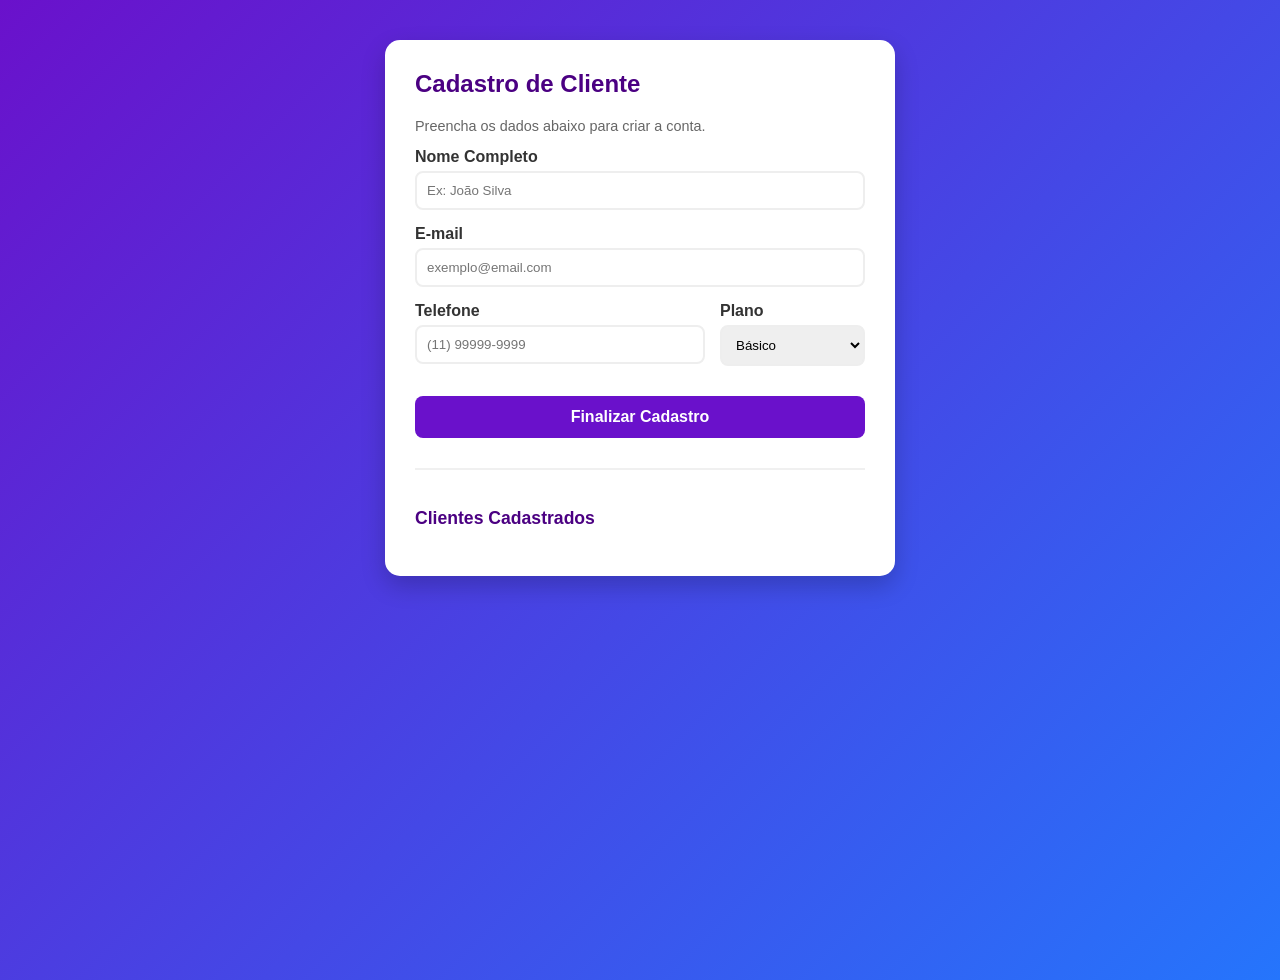
==== index.html @ 548cc119 "sla" ====
<!DOCTYPE html>
<html lang="pt-br">
<head>
    <meta charset="UTF-8">
    <meta name="viewport" content="width=device-width, initial-scale=1.0">
    <title>Cadastro de Cliente - Roxo Premium</title>
    <style>
        /* Fundo Roxo com Gradiente */
        body { 
            font-family: 'Segoe UI', Tahoma, Geneva, Verdana, sans-serif; 
            background: linear-gradient(135deg, #6a11cb 0%, #2575fc 100%); 
            display: flex; 
            justify-content: center; 
            align-items: flex-start;
            min-height: 100vh;
            margin: 0;
            padding: 40px 20px;
        }

        .container { 
            background: white; 
            padding: 30px; 
            border-radius: 15px; 
            box-shadow: 0 10px 25px rgba(0,0,0,0.2); 
            width: 100%; 
            max-width: 450px; 
        }

        h2 { color: #4b0082; margin-top: 0; }
        p { color: #666; font-size: 0.9rem; }

        .input-group { margin-bottom: 15px; }
        label { display: block; margin-bottom: 5px; font-weight: bold; color: #333; }
        
        input, select { 
            width: 100%; 
            padding: 10px; 
            box-sizing: border-box; 
            border: 2px solid #eee; 
            border-radius: 8px; 
            outline: none;
            transition: border-color 0.3s;
        }

        input:focus { border-color: #6a11cb; }

        .row { display: flex; gap: 15px; }
        
        /* Botão estilizado */
        .btn-enviar { 
            width: 100%; 
            padding: 12px; 
            background-color: #6a11cb; 
            color: white; 
            border: none; 
            border-radius: 8px; 
            cursor: pointer; 
            font-size: 16px; 
            font-weight: bold;
            margin-top: 15px;
            transition: background 0.3s;
        }

        .btn-enviar:hover { background-color: #4b0082; }

        /* Estilo da Lista */
        .lista-container { 
            margin-top: 30px; 
            border-top: 2px solid #f0f0f0; 
            padding-top: 20px; 
        }

        .lista-container h3 { color: #4b0082; font-size: 1.1rem; }
        
        #lista-clientes { list-style: none; padding: 0; }
        
        #lista-clientes li { 
            background: #f8f9fa; 
            padding: 12px; 
            border-radius: 8px;
            margin-bottom: 8px;
            display: flex; 
            justify-content: space-between; 
            align-items: center;
            border-left: 4px solid #4d3665;
        }

        .data-label { 
            font-size: 0.7rem; 
            text-transform: uppercase; 
            background: #e0d4ff; 
            color: #a771e1; 
            padding: 2px 8px; 
            border-radius: 10px;
        }
    </style>
</head>
<body>

    <div class="container">
        <form class="cadastro-form" id="formCadastro">
            <h2>Cadastro de Cliente</h2>
            <p>Preencha os dados abaixo para criar a conta.</p>

            <div class="input-group">
                <label for="nome">Nome Completo</label>
                <input type="text" id="nome" name="nome" placeholder="Ex: João Silva" required>
            </div>

            <div class="input-group">
                <label for="email">E-mail</label>
                <input type="email" id="email" name="email" placeholder="exemplo@email.com" required>
            </div>

            <div class="row">
                <div class="input-group" style="flex: 2;">
                    <label for="telefone">Telefone</label>
                    <input type="tel" id="telefone" name="telefone" placeholder="(11) 99999-9999">
                </div>
                <div class="input-group" style="flex: 1;">
                    <label for="tipo">Plano</label>
                    <select id="tipo" name="tipo">
                        <option value="Básico">Básico</option>
                        <option value="Premium">Premium</option>
                        <option value="Business">Business</option>
                    </select>
                </div>
            </div>

            <button type="submit" class="btn-enviar">Finalizar Cadastro</button>
        </form>

        <div class="lista-container">
            <h3>Clientes Cadastrados</h3>
            <ul id="lista-clientes">
                </ul>
        </div>
    </div>

    <script>
        const form = document.getElementById('formCadastro');
        const listaUl = document.getElementById('lista-clientes');

        // Carregar dados salvos
        window.onload = () => {
            const salvos = JSON.parse(localStorage.getItem('meusClientes')) || [];
            salvos.forEach(c => adicionarNaTela(c.nome, c.plano));
        };

        form.addEventListener('submit', (e) => {
            e.preventDefault();
            
            const nome = document.getElementById('nome').value;
            const plano = document.getElementById('tipo').value;

            if (nome) {
                adicionarNaTela(nome, plano);
                salvar(nome, plano);
                form.reset();
            }
        });

        function adicionarNaTela(nome, plano) {
            const li = document.createElement('li');
            li.innerHTML = `
                <strong>${nome}</strong> 
                <span class="data-label">${plano}</span>
            `;
            listaUl.appendChild(li);
        }

        function salvar(nome, plano) {
            let clientes = JSON.parse(localStorage.getItem('meusClientes')) || [];
            clientes.push({ nome, plano });
            localStorage.setItem('meusClientes', JSON.stringify(clientes));
        }
    </script>

</body>
</html>
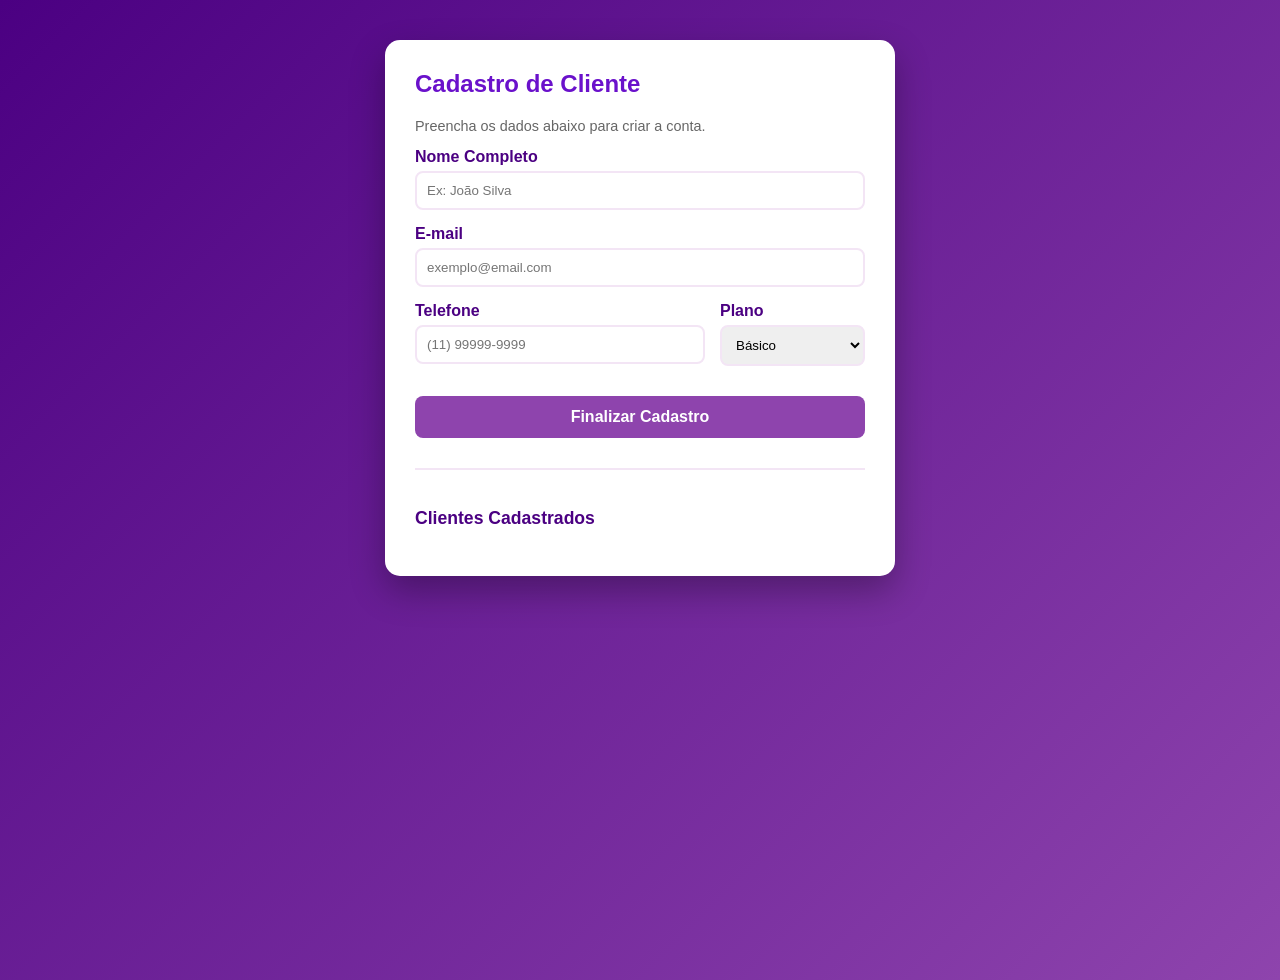
==== commit 87123b1f: "sla" ====
--- a/index.html
+++ b/index.html
@@ -3,12 +3,13 @@
 <head>
     <meta charset="UTF-8">
     <meta name="viewport" content="width=device-width, initial-scale=1.0">
-    <title>Cadastro de Cliente - Roxo Premium</title>
+    <title>Cadastro de Cliente - Total Roxo</title>
     <style>
-        /* Fundo Roxo com Gradiente */
+        /* Fundo Totalmente Roxo */
         body { 
             font-family: 'Segoe UI', Tahoma, Geneva, Verdana, sans-serif; 
-            background: linear-gradient(135deg, #6a11cb 0%, #2575fc 100%); 
+            /* Degradê de Roxo Escuro para Roxo Médio */
+            background: linear-gradient(135deg, #4b0082 0%, #8e44ad 100%); 
             display: flex; 
             justify-content: center; 
             align-items: flex-start;
@@ -21,36 +22,37 @@
             background: white; 
             padding: 30px; 
             border-radius: 15px; 
-            box-shadow: 0 10px 25px rgba(0,0,0,0.2); 
+            box-shadow: 0 15px 35px rgba(0,0,0,0.3); 
             width: 100%; 
             max-width: 450px; 
         }
 
-        h2 { color: #4b0082; margin-top: 0; }
+        h2 { color: #6a11cb; margin-top: 0; }
         p { color: #666; font-size: 0.9rem; }
 
         .input-group { margin-bottom: 15px; }
-        label { display: block; margin-bottom: 5px; font-weight: bold; color: #333; }
+        label { display: block; margin-bottom: 5px; font-weight: bold; color: #4b0082; }
         
         input, select { 
             width: 100%; 
             padding: 10px; 
             box-sizing: border-box; 
-            border: 2px solid #eee; 
+            border: 2px solid #f3e5f5; 
             border-radius: 8px; 
             outline: none;
-            transition: border-color 0.3s;
+            transition: all 0.3s;
         }
 
-        input:focus { border-color: #6a11cb; }
+        /* Borda roxa ao clicar no campo */
+        input:focus { border-color: #8e44ad; box-shadow: 0 0 5px rgba(142, 68, 173, 0.3); }
 
         .row { display: flex; gap: 15px; }
         
-        /* Botão estilizado */
+        /* Botão Roxo */
         .btn-enviar { 
             width: 100%; 
             padding: 12px; 
-            background-color: #6a11cb; 
+            background-color: #8e44ad; 
             color: white; 
             border: none; 
             border-radius: 8px; 
@@ -61,12 +63,12 @@
             transition: background 0.3s;
         }
 
-        .btn-enviar:hover { background-color: #4b0082; }
+        .btn-enviar:hover { background-color: #6a1b9a; }
 
         /* Estilo da Lista */
         .lista-container { 
             margin-top: 30px; 
-            border-top: 2px solid #f0f0f0; 
+            border-top: 2px solid #f3e5f5; 
             padding-top: 20px; 
         }
 
@@ -75,23 +77,25 @@
         #lista-clientes { list-style: none; padding: 0; }
         
         #lista-clientes li { 
-            background: #f8f9fa; 
+            background: #fdfaff; 
             padding: 12px; 
             border-radius: 8px;
             margin-bottom: 8px;
             display: flex; 
             justify-content: space-between; 
             align-items: center;
-            border-left: 4px solid #4d3665;
+            border-left: 4px solid #8e44ad;
+            box-shadow: 0 2px 5px rgba(0,0,0,0.05);
         }
 
-        .data-label { 
+        .plano-tag { 
             font-size: 0.7rem; 
+            font-weight: bold;
             text-transform: uppercase; 
-            background: #e0d4ff; 
-            color: #a771e1; 
-            padding: 2px 8px; 
-            border-radius: 10px;
+            background: #f3e5f5; 
+            color: #8e44ad; 
+            padding: 4px 10px; 
+            border-radius: 20px;
         }
     </style>
 </head>
@@ -141,7 +145,6 @@
         const form = document.getElementById('formCadastro');
         const listaUl = document.getElementById('lista-clientes');
 
-        // Carregar dados salvos
         window.onload = () => {
             const salvos = JSON.parse(localStorage.getItem('meusClientes')) || [];
             salvos.forEach(c => adicionarNaTela(c.nome, c.plano));
@@ -164,7 +167,7 @@
             const li = document.createElement('li');
             li.innerHTML = `
                 <strong>${nome}</strong> 
-                <span class="data-label">${plano}</span>
+                <span class="plano-tag">${plano}</span>
             `;
             listaUl.appendChild(li);
         }
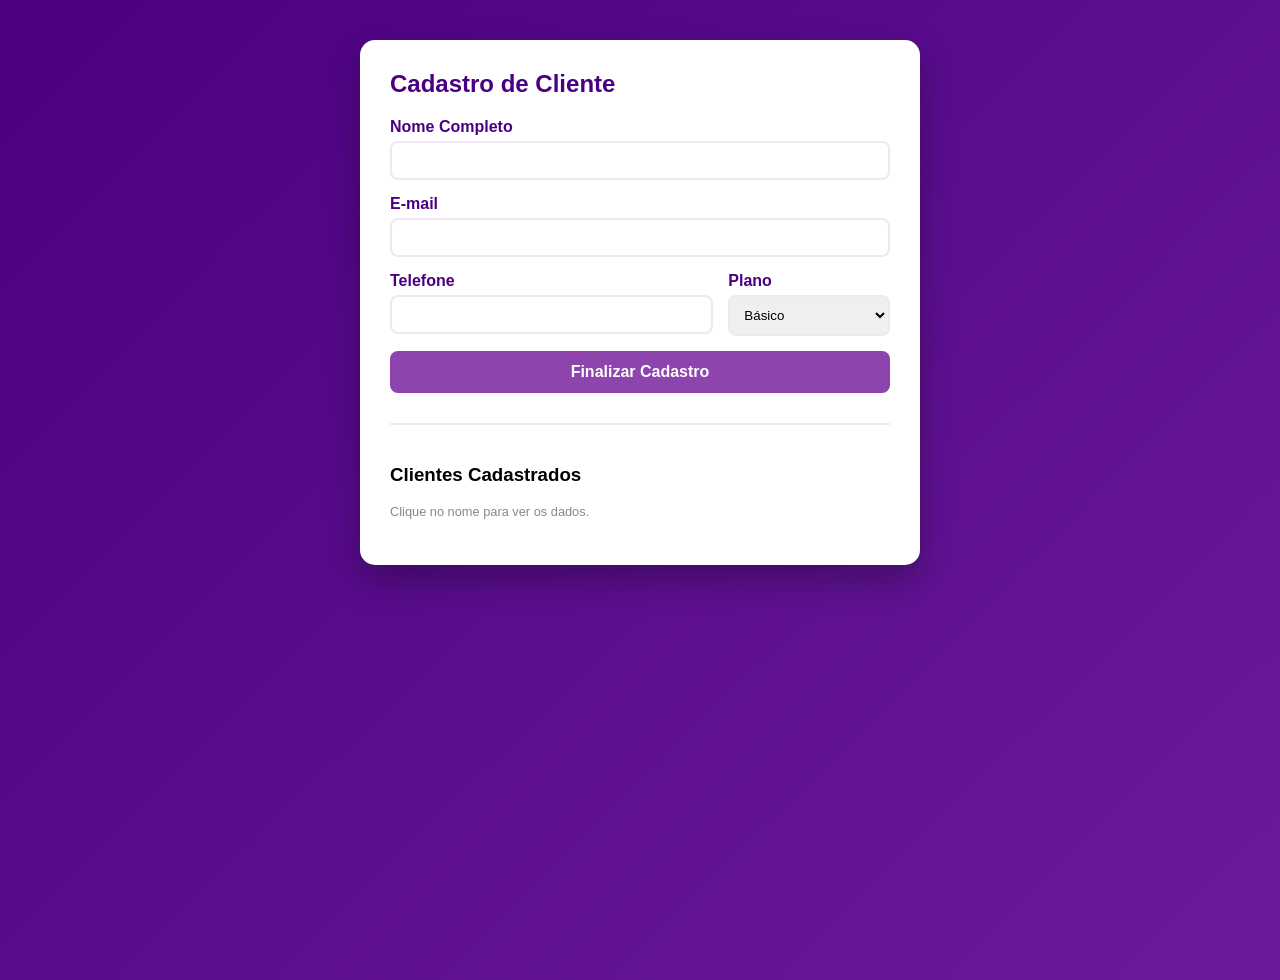
==== commit 29c642ef: "sla" ====
--- a/index.html
+++ b/index.html
@@ -3,13 +3,11 @@
 <head>
     <meta charset="UTF-8">
     <meta name="viewport" content="width=device-width, initial-scale=1.0">
-    <title>Cadastro de Cliente - Total Roxo</title>
+    <title>Cadastro de Cliente - Visualização de Dados</title>
     <style>
-        /* Fundo Totalmente Roxo */
         body { 
             font-family: 'Segoe UI', Tahoma, Geneva, Verdana, sans-serif; 
-            /* Degradê de Roxo Escuro para Roxo Médio */
-            background: linear-gradient(135deg, #4b0082 0%, #8e44ad 100%); 
+            background: linear-gradient(135deg, #4b0082 0%, #6a1b9a 100%); 
             display: flex; 
             justify-content: center; 
             align-items: flex-start;
@@ -24,12 +22,11 @@
             border-radius: 15px; 
             box-shadow: 0 15px 35px rgba(0,0,0,0.3); 
             width: 100%; 
-            max-width: 450px; 
-        }
-
-        h2 { color: #6a11cb; margin-top: 0; }
-        p { color: #666; font-size: 0.9rem; }
-
+            max-width: 500px; 
+        }
+
+        h2 { color: #4b0082; margin-top: 0; }
+        
         .input-group { margin-bottom: 15px; }
         label { display: block; margin-bottom: 5px; font-weight: bold; color: #4b0082; }
         
@@ -40,15 +37,12 @@
             border: 2px solid #f3e5f5; 
             border-radius: 8px; 
             outline: none;
-            transition: all 0.3s;
-        }
-
-        /* Borda roxa ao clicar no campo */
-        input:focus { border-color: #8e44ad; box-shadow: 0 0 5px rgba(142, 68, 173, 0.3); }
+        }
+
+        input:focus { border-color: #8e44ad; }
 
         .row { display: flex; gap: 15px; }
         
-        /* Botão Roxo */
         .btn-enviar { 
             width: 100%; 
             padding: 12px; 
@@ -59,85 +53,97 @@
             cursor: pointer; 
             font-size: 16px; 
             font-weight: bold;
-            margin-top: 15px;
-            transition: background 0.3s;
-        }
-
-        .btn-enviar:hover { background-color: #6a1b9a; }
-
-        /* Estilo da Lista */
-        .lista-container { 
-            margin-top: 30px; 
-            border-top: 2px solid #f3e5f5; 
-            padding-top: 20px; 
-        }
-
-        .lista-container h3 { color: #4b0082; font-size: 1.1rem; }
+            transition: 0.3s;
+        }
+
+        .btn-enviar:hover { background-color: #4b0082; }
+
+        /* Estilo da Lista e Detalhes */
+        .lista-container { margin-top: 30px; border-top: 2px solid #f3e5f5; padding-top: 20px; }
         
         #lista-clientes { list-style: none; padding: 0; }
         
-        #lista-clientes li { 
+        .cliente-item { 
             background: #fdfaff; 
-            padding: 12px; 
+            padding: 15px; 
             border-radius: 8px;
-            margin-bottom: 8px;
-            display: flex; 
-            justify-content: space-between; 
+            margin-bottom: 10px;
+            border-left: 5px solid #8e44ad;
+            box-shadow: 0 2px 5px rgba(0,0,0,0.05);
+        }
+
+        .cliente-topo {
+            display: flex;
+            justify-content: space-between;
             align-items: center;
-            border-left: 4px solid #8e44ad;
-            box-shadow: 0 2px 5px rgba(0,0,0,0.05);
-        }
-
-        .plano-tag { 
-            font-size: 0.7rem; 
-            font-weight: bold;
-            text-transform: uppercase; 
-            background: #f3e5f5; 
-            color: #8e44ad; 
-            padding: 4px 10px; 
-            border-radius: 20px;
+            cursor: pointer;
+        }
+
+        .detalhes {
+            display: none; /* Escondido por padrão */
+            margin-top: 10px;
+            padding-top: 10px;
+            border-top: 1px dashed #ddd;
+            font-size: 0.9rem;
+            color: #555;
+        }
+
+        .detalhes p { margin: 5px 0; }
+        .detalhes strong { color: #8e44ad; }
+
+        .tag-plano {
+            font-size: 0.7rem;
+            background: #8e44ad;
+            color: white;
+            padding: 3px 8px;
+            border-radius: 5px;
+        }
+
+        .btn-ver {
+            font-size: 0.8rem;
+            color: #8e44ad;
+            background: none;
+            border: 1px solid #8e44ad;
+            padding: 2px 5px;
+            border-radius: 4px;
+            cursor: pointer;
         }
     </style>
 </head>
 <body>
 
     <div class="container">
-        <form class="cadastro-form" id="formCadastro">
+        <form id="formCadastro">
             <h2>Cadastro de Cliente</h2>
-            <p>Preencha os dados abaixo para criar a conta.</p>
-
             <div class="input-group">
-                <label for="nome">Nome Completo</label>
-                <input type="text" id="nome" name="nome" placeholder="Ex: João Silva" required>
+                <label>Nome Completo</label>
+                <input type="text" id="nome" required>
             </div>
-
             <div class="input-group">
-                <label for="email">E-mail</label>
-                <input type="email" id="email" name="email" placeholder="exemplo@email.com" required>
+                <label>E-mail</label>
+                <input type="email" id="email" required>
             </div>
-
             <div class="row">
                 <div class="input-group" style="flex: 2;">
-                    <label for="telefone">Telefone</label>
-                    <input type="tel" id="telefone" name="telefone" placeholder="(11) 99999-9999">
+                    <label>Telefone</label>
+                    <input type="tel" id="telefone">
                 </div>
                 <div class="input-group" style="flex: 1;">
-                    <label for="tipo">Plano</label>
-                    <select id="tipo" name="tipo">
+                    <label>Plano</label>
+                    <select id="tipo">
                         <option value="Básico">Básico</option>
                         <option value="Premium">Premium</option>
                         <option value="Business">Business</option>
                     </select>
                 </div>
             </div>
-
             <button type="submit" class="btn-enviar">Finalizar Cadastro</button>
         </form>
 
         <div class="lista-container">
             <h3>Clientes Cadastrados</h3>
-            <ul id="lista-clientes">
-                </ul>
+            <p style="font-size: 0.8rem; color: #888;">Clique no nome para ver os dados.</p>
+            <ul id="lista-clientes"></ul>
         </div>
     </div>
 
@@ -146,38 +152,56 @@
         const listaUl = document.getElementById('lista-clientes');
 
         window.onload = () => {
-            const salvos = JSON.parse(localStorage.getItem('meusClientes')) || [];
-            salvos.forEach(c => adicionarNaTela(c.nome, c.plano));
+            const salvos = JSON.parse(localStorage.getItem('bancoClientes')) || [];
+            salvos.forEach(c => adicionarNaTela(c));
         };
 
         form.addEventListener('submit', (e) => {
             e.preventDefault();
             
-            const nome = document.getElementById('nome').value;
-            const plano = document.getElementById('tipo').value;
-
-            if (nome) {
-                adicionarNaTela(nome, plano);
-                salvar(nome, plano);
-                form.reset();
-            }
+            const novoCliente = {
+                nome: document.getElementById('nome').value,
+                email: document.getElementById('email').value,
+                telefone: document.getElementById('telefone').value || 'Não informado',
+                plano: document.getElementById('tipo').value
+            };
+
+            adicionarNaTela(novoCliente);
+            salvar(novoCliente);
+            form.reset();
         });
 
-        function adicionarNaTela(nome, plano) {
+        function adicionarNaTela(cliente) {
             const li = document.createElement('li');
+            li.className = 'cliente-item';
+            
             li.innerHTML = `
-                <strong>${nome}</strong> 
-                <span class="plano-tag">${plano}</span>
+                <div class="cliente-topo" onclick="toggleDetalhes(this)">
+                    <strong>${cliente.nome}</strong>
+                    <div>
+                        <span class="tag-plano">${cliente.plano}</span>
+                        <button class="btn-ver">Ver Dados</button>
+                    </div>
+                </div>
+                <div class="detalhes">
+                    <p><strong>E-mail:</strong> ${cliente.email}</p>
+                    <p><strong>Telefone:</strong> ${cliente.telefone}</p>
+                </div>
             `;
             listaUl.appendChild(li);
         }
 
-        function salvar(nome, plano) {
-            let clientes = JSON.parse(localStorage.getItem('meusClientes')) || [];
-            clientes.push({ nome, plano });
-            localStorage.setItem('meusClientes', JSON.stringify(clientes));
+        function toggleDetalhes(elemento) {
+            const abaDetalhes = elemento.nextElementSibling;
+            const estaVisivel = abaDetalhes.style.display === 'block';
+            abaDetalhes.style.display = estaVisivel ? 'none' : 'block';
+        }
+
+        function salvar(cliente) {
+            let clientes = JSON.parse(localStorage.getItem('bancoClientes')) || [];
+            clientes.push(cliente);
+            localStorage.setItem('bancoClientes', JSON.stringify(clientes));
         }
     </script>
-
 </body>
 </html>
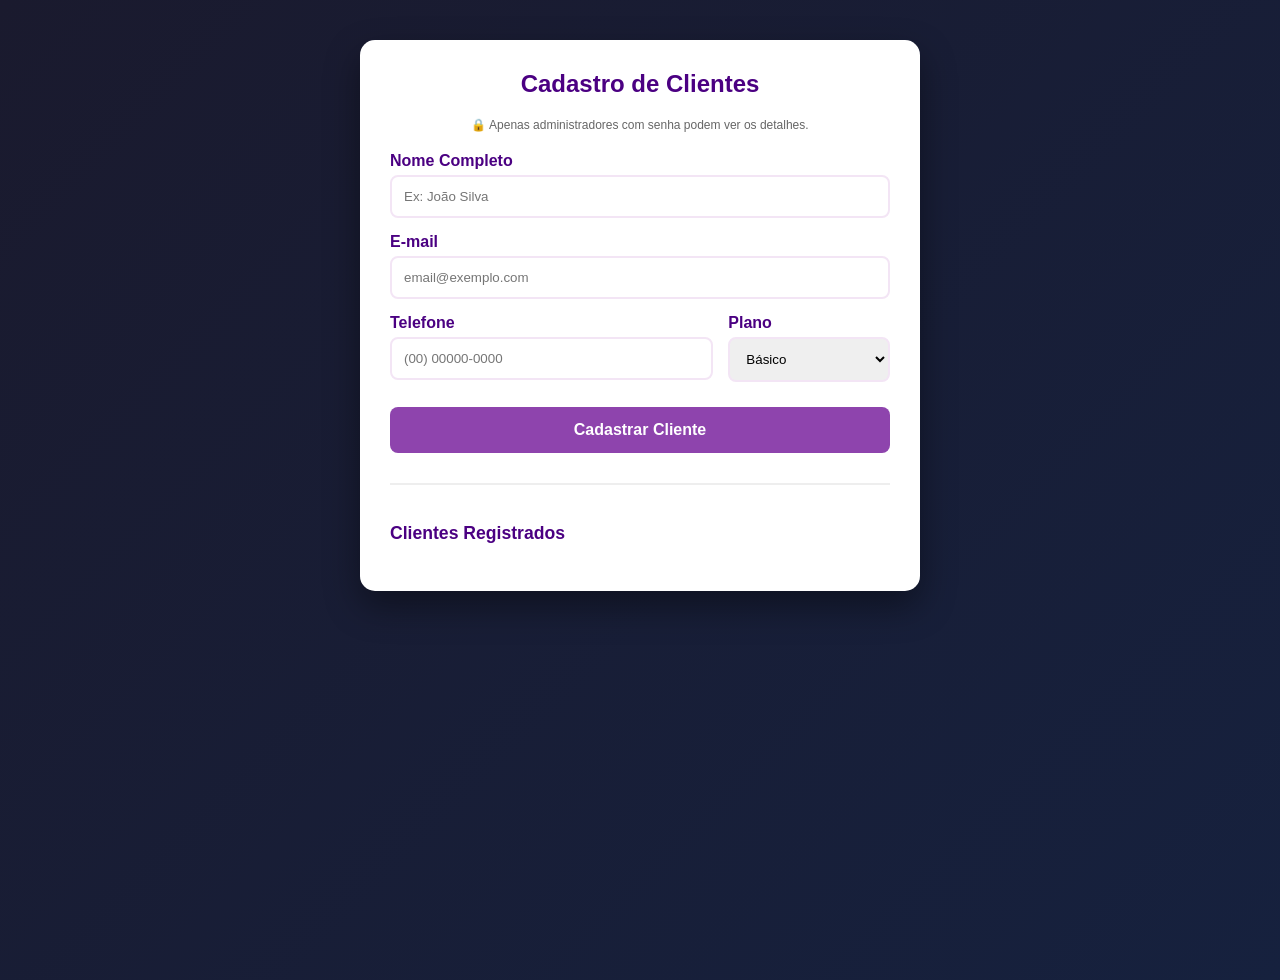
==== commit 270ab2f4: "sla" ====
--- a/index.html
+++ b/index.html
@@ -3,40 +3,43 @@
 <head>
     <meta charset="UTF-8">
     <meta name="viewport" content="width=device-width, initial-scale=1.0">
-    <title>Cadastro de Cliente - Visualização de Dados</title>
+    <title>Sistema de Cadastro Restrito</title>
     <style>
         body { 
             font-family: 'Segoe UI', Tahoma, Geneva, Verdana, sans-serif; 
-            background: linear-gradient(135deg, #4b0082 0%, #6a1b9a 100%); 
+            background: linear-gradient(135deg, #1a1a2e 0%, #16213e 100%); 
             display: flex; 
             justify-content: center; 
             align-items: flex-start;
             min-height: 100vh;
             margin: 0;
             padding: 40px 20px;
+            color: #333;
         }
 
         .container { 
             background: white; 
             padding: 30px; 
             border-radius: 15px; 
-            box-shadow: 0 15px 35px rgba(0,0,0,0.3); 
+            box-shadow: 0 15px 35px rgba(0,0,0,0.4); 
             width: 100%; 
             max-width: 500px; 
         }
 
-        h2 { color: #4b0082; margin-top: 0; }
+        h2 { color: #4b0082; margin-top: 0; text-align: center; }
+        h3 { color: #4b0082; font-size: 1.1rem; }
         
         .input-group { margin-bottom: 15px; }
         label { display: block; margin-bottom: 5px; font-weight: bold; color: #4b0082; }
         
         input, select { 
             width: 100%; 
-            padding: 10px; 
+            padding: 12px; 
             box-sizing: border-box; 
             border: 2px solid #f3e5f5; 
             border-radius: 8px; 
             outline: none;
+            transition: 0.3s;
         }
 
         input:focus { border-color: #8e44ad; }
@@ -45,7 +48,7 @@
         
         .btn-enviar { 
             width: 100%; 
-            padding: 12px; 
+            padding: 14px; 
             background-color: #8e44ad; 
             color: white; 
             border: none; 
@@ -54,22 +57,23 @@
             font-size: 16px; 
             font-weight: bold;
             transition: 0.3s;
-        }
-
-        .btn-enviar:hover { background-color: #4b0082; }
-
-        /* Estilo da Lista e Detalhes */
-        .lista-container { margin-top: 30px; border-top: 2px solid #f3e5f5; padding-top: 20px; }
+            margin-top: 10px;
+        }
+
+        .btn-enviar:hover { background-color: #4b0082; transform: translateY(-2px); }
+
+        /* Estilo da Lista */
+        .lista-container { margin-top: 30px; border-top: 2px solid #eee; padding-top: 20px; }
         
         #lista-clientes { list-style: none; padding: 0; }
         
         .cliente-item { 
-            background: #fdfaff; 
+            background: #f9f9f9; 
             padding: 15px; 
             border-radius: 8px;
-            margin-bottom: 10px;
+            margin-bottom: 12px;
             border-left: 5px solid #8e44ad;
-            box-shadow: 0 2px 5px rgba(0,0,0,0.05);
+            box-shadow: 0 4px 6px rgba(0,0,0,0.05);
         }
 
         .cliente-topo {
@@ -80,33 +84,43 @@
         }
 
         .detalhes {
-            display: none; /* Escondido por padrão */
-            margin-top: 10px;
-            padding-top: 10px;
-            border-top: 1px dashed #ddd;
+            display: none; /* Protegido */
+            margin-top: 12px;
+            padding: 10px;
+            background-color: #f3e5f5;
+            border-radius: 5px;
             font-size: 0.9rem;
-            color: #555;
-        }
-
-        .detalhes p { margin: 5px 0; }
-        .detalhes strong { color: #8e44ad; }
+            border: 1px dashed #8e44ad;
+        }
 
         .tag-plano {
             font-size: 0.7rem;
-            background: #8e44ad;
+            background: #4b0082;
             color: white;
-            padding: 3px 8px;
-            border-radius: 5px;
+            padding: 4px 8px;
+            border-radius: 4px;
+            margin-right: 5px;
+            text-transform: uppercase;
         }
 
         .btn-ver {
-            font-size: 0.8rem;
+            font-size: 0.75rem;
             color: #8e44ad;
-            background: none;
+            background: white;
             border: 1px solid #8e44ad;
-            padding: 2px 5px;
+            padding: 5px 10px;
             border-radius: 4px;
             cursor: pointer;
+            font-weight: bold;
+        }
+
+        .btn-ver:hover { background: #8e44ad; color: white; }
+
+        .aviso-privacidade {
+            font-size: 0.75rem;
+            color: #666;
+            text-align: center;
+            margin-bottom: 20px;
         }
     </style>
 </head>
@@ -114,19 +128,23 @@
 
     <div class="container">
         <form id="formCadastro">
-            <h2>Cadastro de Cliente</h2>
+            <h2>Cadastro de Clientes</h2>
+            <p class="aviso-privacidade">🔒 Apenas administradores com senha podem ver os detalhes.</p>
+            
             <div class="input-group">
                 <label>Nome Completo</label>
-                <input type="text" id="nome" required>
+                <input type="text" id="nome" placeholder="Ex: João Silva" required>
             </div>
+
             <div class="input-group">
                 <label>E-mail</label>
-                <input type="email" id="email" required>
+                <input type="email" id="email" placeholder="email@exemplo.com" required>
             </div>
+
             <div class="row">
                 <div class="input-group" style="flex: 2;">
                     <label>Telefone</label>
-                    <input type="tel" id="telefone">
+                    <input type="tel" id="telefone" placeholder="(00) 00000-0000">
                 </div>
                 <div class="input-group" style="flex: 1;">
                     <label>Plano</label>
@@ -137,25 +155,31 @@
                     </select>
                 </div>
             </div>
-            <button type="submit" class="btn-enviar">Finalizar Cadastro</button>
+
+            <button type="submit" class="btn-enviar">Cadastrar Cliente</button>
         </form>
 
         <div class="lista-container">
-            <h3>Clientes Cadastrados</h3>
-            <p style="font-size: 0.8rem; color: #888;">Clique no nome para ver os dados.</p>
+            <h3>Clientes Registrados</h3>
             <ul id="lista-clientes"></ul>
         </div>
     </div>
 
     <script>
+        // --- CONFIGURAÇÃO ---
+        const SENHA_MESTRE = "1234"; // VOCÊ PODE ALTERAR SUA SENHA AQUI
+        // -------------------
+
         const form = document.getElementById('formCadastro');
         const listaUl = document.getElementById('lista-clientes');
 
+        // Carregar dados ao abrir a página
         window.onload = () => {
             const salvos = JSON.parse(localStorage.getItem('bancoClientes')) || [];
             salvos.forEach(c => adicionarNaTela(c));
         };
 
+        // Evento de envio do formulário
         form.addEventListener('submit', (e) => {
             e.preventDefault();
             
@@ -171,32 +195,48 @@
             form.reset();
         });
 
+        // Função para criar o elemento na lista HTML
         function adicionarNaTela(cliente) {
             const li = document.createElement('li');
             li.className = 'cliente-item';
             
             li.innerHTML = `
-                <div class="cliente-topo" onclick="toggleDetalhes(this)">
+                <div class="cliente-topo" onclick="solicitarAcesso(this)">
                     <strong>${cliente.nome}</strong>
                     <div>
                         <span class="tag-plano">${cliente.plano}</span>
-                        <button class="btn-ver">Ver Dados</button>
+                        <button class="btn-ver">Ver Dados 🔒</button>
                     </div>
                 </div>
                 <div class="detalhes">
-                    <p><strong>E-mail:</strong> ${cliente.email}</p>
-                    <p><strong>Telefone:</strong> ${cliente.telefone}</p>
+                    <p><strong>📧 E-mail:</strong> ${cliente.email}</p>
+                    <p><strong>📞 Telefone:</strong> ${cliente.telefone}</p>
                 </div>
             `;
             listaUl.appendChild(li);
         }
 
-        function toggleDetalhes(elemento) {
+        // Função que bloqueia/libera a visualização
+        function solicitarAcesso(elemento) {
             const abaDetalhes = elemento.nextElementSibling;
-            const estaVisivel = abaDetalhes.style.display === 'block';
-            abaDetalhes.style.display = estaVisivel ? 'none' : 'block';
-        }
-
+            
+            // Se já estiver aberto, apenas fecha
+            if (abaDetalhes.style.display === 'block') {
+                abaDetalhes.style.display = 'none';
+                return;
+            }
+
+            // Se estiver fechado, pede a senha
+            const tentativa = prompt("Acesso Restrito. Digite a senha:");
+
+            if (tentativa === SENHA_MESTRE) {
+                abaDetalhes.style.display = 'block';
+            } else if (tentativa !== null) {
+                alert("Senha incorreta! Acesso negado.");
+            }
+        }
+
+        // Salva no banco de dados do navegador (Local Storage)
         function salvar(cliente) {
             let clientes = JSON.parse(localStorage.getItem('bancoClientes')) || [];
             clientes.push(cliente);
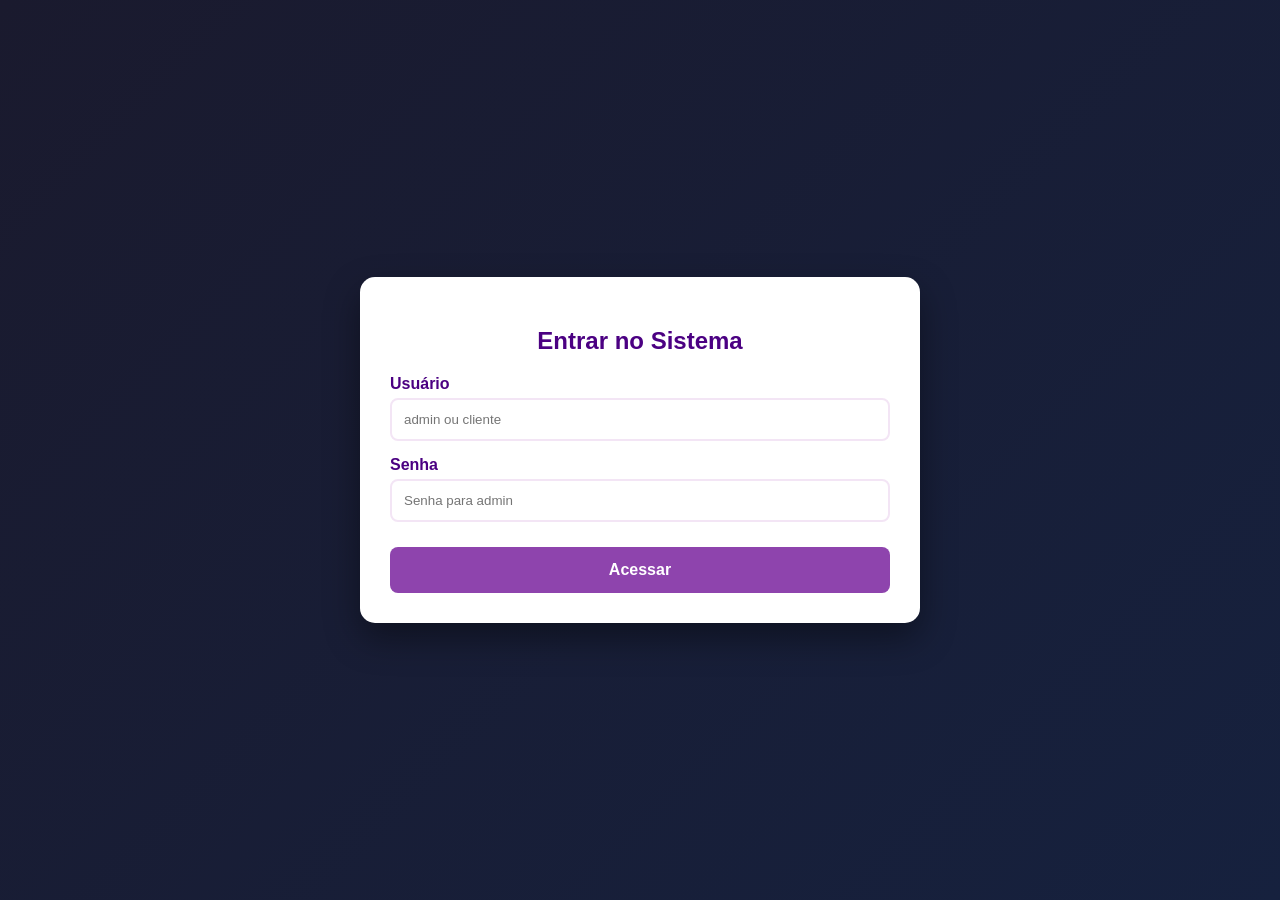
==== commit fef4be05: "sla" ====
--- a/index.html
+++ b/index.html
@@ -3,17 +3,23 @@
 <head>
     <meta charset="UTF-8">
     <meta name="viewport" content="width=device-width, initial-scale=1.0">
-    <title>Sistema de Cadastro Restrito</title>
+    <title>Sistema de Gestão Segregado</title>
     <style>
+        :root {
+            --primary: #8e44ad;
+            --dark: #4b0082;
+            --bg: #1a1a2e;
+            --danger: #e74c3c;
+        }
+
         body { 
-            font-family: 'Segoe UI', Tahoma, Geneva, Verdana, sans-serif; 
-            background: linear-gradient(135deg, #1a1a2e 0%, #16213e 100%); 
+            font-family: 'Segoe UI', sans-serif; 
+            background: linear-gradient(135deg, var(--bg) 0%, #16213e 100%); 
             display: flex; 
             justify-content: center; 
-            align-items: flex-start;
+            align-items: center;
             min-height: 100vh;
             margin: 0;
-            padding: 40px 20px;
             color: #333;
         }
 
@@ -26,221 +32,188 @@
             max-width: 500px; 
         }
 
-        h2 { color: #4b0082; margin-top: 0; text-align: center; }
-        h3 { color: #4b0082; font-size: 1.1rem; }
+        /* Controle de Telas */
+        #tela-login, #tela-cadastro, #tela-admin { display: none; }
+        .active { display: block !important; }
+
+        h2 { color: var(--dark); text-align: center; margin-bottom: 20px; }
         
         .input-group { margin-bottom: 15px; }
-        label { display: block; margin-bottom: 5px; font-weight: bold; color: #4b0082; }
+        label { display: block; margin-bottom: 5px; font-weight: bold; color: var(--dark); }
         
         input, select { 
-            width: 100%; 
-            padding: 12px; 
-            box-sizing: border-box; 
-            border: 2px solid #f3e5f5; 
-            border-radius: 8px; 
-            outline: none;
-            transition: 0.3s;
-        }
-
-        input:focus { border-color: #8e44ad; }
-
-        .row { display: flex; gap: 15px; }
-        
-        .btn-enviar { 
-            width: 100%; 
-            padding: 14px; 
-            background-color: #8e44ad; 
-            color: white; 
-            border: none; 
-            border-radius: 8px; 
-            cursor: pointer; 
-            font-size: 16px; 
-            font-weight: bold;
-            transition: 0.3s;
+            width: 100%; padding: 12px; border: 2px solid #f3e5f5; 
+            border-radius: 8px; outline: none; box-sizing: border-box;
+        }
+
+        .btn { 
+            width: 100%; padding: 14px; border: none; border-radius: 8px; 
+            cursor: pointer; font-size: 16px; font-weight: bold; transition: 0.3s;
             margin-top: 10px;
         }
 
-        .btn-enviar:hover { background-color: #4b0082; transform: translateY(-2px); }
-
-        /* Estilo da Lista */
-        .lista-container { margin-top: 30px; border-top: 2px solid #eee; padding-top: 20px; }
-        
-        #lista-clientes { list-style: none; padding: 0; }
-        
+        .btn-primary { background: var(--primary); color: white; }
+        .btn-primary:hover { background: var(--dark); }
+
+        .btn-outline { background: transparent; border: 2px solid var(--primary); color: var(--primary); margin-top: 15px; }
+
+        /* Lista Admin */
         .cliente-item { 
-            background: #f9f9f9; 
-            padding: 15px; 
-            border-radius: 8px;
-            margin-bottom: 12px;
-            border-left: 5px solid #8e44ad;
-            box-shadow: 0 4px 6px rgba(0,0,0,0.05);
-        }
-
-        .cliente-topo {
-            display: flex;
-            justify-content: space-between;
-            align-items: center;
-            cursor: pointer;
-        }
-
-        .detalhes {
-            display: none; /* Protegido */
-            margin-top: 12px;
-            padding: 10px;
-            background-color: #f3e5f5;
-            border-radius: 5px;
-            font-size: 0.9rem;
-            border: 1px dashed #8e44ad;
-        }
-
-        .tag-plano {
-            font-size: 0.7rem;
-            background: #4b0082;
+            background: #f9f9f9; padding: 15px; border-radius: 8px;
+            margin-bottom: 10px; border-left: 5px solid var(--primary);
+            position: relative;
+        }
+
+        .btn-delete {
+            background: var(--danger);
             color: white;
-            padding: 4px 8px;
-            border-radius: 4px;
-            margin-right: 5px;
-            text-transform: uppercase;
-        }
-
-        .btn-ver {
-            font-size: 0.75rem;
-            color: #8e44ad;
-            background: white;
-            border: 1px solid #8e44ad;
+            border: none;
             padding: 5px 10px;
             border-radius: 4px;
             cursor: pointer;
-            font-weight: bold;
-        }
-
-        .btn-ver:hover { background: #8e44ad; color: white; }
-
-        .aviso-privacidade {
-            font-size: 0.75rem;
-            color: #666;
-            text-align: center;
-            margin-bottom: 20px;
-        }
+            font-size: 0.7rem;
+            float: right;
+        }
+
+        .header-painel { display: flex; justify-content: space-between; align-items: center; margin-bottom: 20px; }
+        .logout-link { color: var(--danger); cursor: pointer; font-weight: bold; font-size: 0.9rem; }
+        
+        .badge { background: var(--dark); color: white; padding: 2px 6px; border-radius: 4px; font-size: 0.7rem; }
     </style>
 </head>
 <body>
 
-    <div class="container">
+    <div id="tela-login" class="container active">
+        <h2>Entrar no Sistema</h2>
+        <div class="input-group">
+            <label>Usuário</label>
+            <input type="text" id="user-input" placeholder="admin ou cliente">
+        </div>
+        <div id="campo-senha" class="input-group">
+            <label>Senha</label>
+            <input type="password" id="pass-input" placeholder="Senha para admin">
+        </div>
+        <button class="btn btn-primary" onclick="autenticar()">Acessar</button>
+    </div>
+
+    <div id="tela-cadastro" class="container">
+        <div class="header-painel">
+            <h3>Área do Cliente</h3>
+            <span class="logout-link" onclick="sair()">Sair</span>
+        </div>
         <form id="formCadastro">
-            <h2>Cadastro de Clientes</h2>
-            <p class="aviso-privacidade">🔒 Apenas administradores com senha podem ver os detalhes.</p>
-            
+            <div class="input-group"><label>Nome</label><input type="text" id="nome" required></div>
+            <div class="input-group"><label>E-mail</label><input type="email" id="email" required></div>
+            <div class="input-group"><label>Telefone</label><input type="tel" id="telefone"></div>
             <div class="input-group">
-                <label>Nome Completo</label>
-                <input type="text" id="nome" placeholder="Ex: João Silva" required>
+                <label>Plano</label>
+                <select id="tipo">
+                    <option value="Básico">Básico</option>
+                    <option value="Premium">Premium</option>
+                    <option value="Business">Business</option>
+                </select>
             </div>
-
-            <div class="input-group">
-                <label>E-mail</label>
-                <input type="email" id="email" placeholder="email@exemplo.com" required>
-            </div>
-
-            <div class="row">
-                <div class="input-group" style="flex: 2;">
-                    <label>Telefone</label>
-                    <input type="tel" id="telefone" placeholder="(00) 00000-0000">
-                </div>
-                <div class="input-group" style="flex: 1;">
-                    <label>Plano</label>
-                    <select id="tipo">
-                        <option value="Básico">Básico</option>
-                        <option value="Premium">Premium</option>
-                        <option value="Business">Business</option>
-                    </select>
-                </div>
-            </div>
-
-            <button type="submit" class="btn-enviar">Cadastrar Cliente</button>
+            <button type="submit" class="btn btn-primary">Enviar Cadastro</button>
         </form>
-
-        <div class="lista-container">
-            <h3>Clientes Registrados</h3>
-            <ul id="lista-clientes"></ul>
-        </div>
     </div>
 
+    <div id="tela-admin" class="container" style="max-width: 600px;">
+        <div class="header-painel">
+            <h2>Painel Admin</h2>
+            <span class="logout-link" onclick="sair()">Sair</span>
+        </div>
+        <div id="lista-clientes"></div>
+        <button class="btn btn-outline" onclick="irParaCadastro()">+ Novo Cadastro</button>
+    </div>
+
     <script>
-        // --- CONFIGURAÇÃO ---
-        const SENHA_MESTRE = "1234"; // VOCÊ PODE ALTERAR SUA SENHA AQUI
-        // -------------------
-
-        const form = document.getElementById('formCadastro');
-        const listaUl = document.getElementById('lista-clientes');
-
-        // Carregar dados ao abrir a página
-        window.onload = () => {
-            const salvos = JSON.parse(localStorage.getItem('bancoClientes')) || [];
-            salvos.forEach(c => adicionarNaTela(c));
-        };
-
-        // Evento de envio do formulário
-        form.addEventListener('submit', (e) => {
+        const SENHA_ADMIN = "123";
+        let modoAtual = "";
+
+        // Troca de Telas
+        function verTela(id) {
+            document.querySelectorAll('.container').forEach(c => c.classList.remove('active'));
+            document.getElementById(id).classList.add('active');
+        }
+
+        // Sistema de Login
+        function autenticar() {
+            const u = document.getElementById('user-input').value.toLowerCase();
+            const p = document.getElementById('pass-input').value;
+
+            if (u === 'admin' && p === SENHA_ADMIN) {
+                modoAtual = "admin";
+                verTela('tela-admin');
+                renderizarLista();
+            } else if (u === 'cliente') {
+                modoAtual = "cliente";
+                verTela('tela-cadastro');
+            } else {
+                alert("Dados incorretos! (Admin precisa de senha)");
+            }
+        }
+
+        function sair() {
+            modoAtual = "";
+            document.getElementById('user-input').value = "";
+            document.getElementById('pass-input').value = "";
+            verTela('tela-login');
+        }
+
+        function irParaCadastro() { verTela('tela-cadastro'); }
+
+        // Manipulação de Dados
+        document.getElementById('formCadastro').addEventListener('submit', function(e) {
             e.preventDefault();
-            
-            const novoCliente = {
+            const cliente = {
+                id: Date.now(), // ID único para deletar depois
                 nome: document.getElementById('nome').value,
                 email: document.getElementById('email').value,
                 telefone: document.getElementById('telefone').value || 'Não informado',
                 plano: document.getElementById('tipo').value
             };
 
-            adicionarNaTela(novoCliente);
-            salvar(novoCliente);
-            form.reset();
+            let banco = JSON.parse(localStorage.getItem('bancoDados')) || [];
+            banco.push(cliente);
+            localStorage.setItem('bancoDados', JSON.stringify(banco));
+
+            alert("Cadastrado com sucesso!");
+            this.reset();
+
+            if(modoAtual === 'admin') {
+                verTela('tela-admin');
+                renderizarLista();
+            } else {
+                sair();
+            }
         });
 
-        // Função para criar o elemento na lista HTML
-        function adicionarNaTela(cliente) {
-            const li = document.createElement('li');
-            li.className = 'cliente-item';
-            
-            li.innerHTML = `
-                <div class="cliente-topo" onclick="solicitarAcesso(this)">
-                    <strong>${cliente.nome}</strong>
-                    <div>
-                        <span class="tag-plano">${cliente.plano}</span>
-                        <button class="btn-ver">Ver Dados 🔒</button>
+        function renderizarLista() {
+            const box = document.getElementById('lista-clientes');
+            const dados = JSON.parse(localStorage.getItem('bancoDados')) || [];
+            box.innerHTML = dados.length === 0 ? "<p>Nenhum registro encontrado.</p>" : "";
+
+            dados.forEach(c => {
+                const div = document.createElement('div');
+                div.className = 'cliente-item';
+                div.innerHTML = `
+                    <button class="btn-delete" onclick="remover(${c.id})">Apagar</button>
+                    <strong>${c.nome}</strong> <span class="badge">${c.plano}</span>
+                    <div style="font-size:0.8rem; color:#666; margin-top:5px;">
+                        ${c.email} | ${c.telefone}
                     </div>
-                </div>
-                <div class="detalhes">
-                    <p><strong>📧 E-mail:</strong> ${cliente.email}</p>
-                    <p><strong>📞 Telefone:</strong> ${cliente.telefone}</p>
-                </div>
-            `;
-            listaUl.appendChild(li);
-        }
-
-        // Função que bloqueia/libera a visualização
-        function solicitarAcesso(elemento) {
-            const abaDetalhes = elemento.nextElementSibling;
-            
-            // Se já estiver aberto, apenas fecha
-            if (abaDetalhes.style.display === 'block') {
-                abaDetalhes.style.display = 'none';
-                return;
+                `;
+                box.appendChild(div);
+            });
+        }
+
+        function remover(id) {
+            if(confirm("Deseja excluir este cliente?")) {
+                let banco = JSON.parse(localStorage.getItem('bancoDados')) || [];
+                banco = banco.filter(c => c.id !== id);
+                localStorage.setItem('bancoDados', JSON.stringify(banco));
+                renderizarLista();
             }
-
-            // Se estiver fechado, pede a senha
-            const tentativa = prompt("Acesso Restrito. Digite a senha:");
-
-            if (tentativa === SENHA_MESTRE) {
-                abaDetalhes.style.display = 'block';
-            } else if (tentativa !== null) {
-                alert("Senha incorreta! Acesso negado.");
-            }
-        }
-
-        // Salva no banco de dados do navegador (Local Storage)
-        function salvar(cliente) {
-            let clientes = JSON.parse(localStorage.getItem('bancoClientes')) || [];
-            clientes.push(cliente);
-            localStorage.setItem('bancoClientes', JSON.stringify(clientes));
         }
     </script>
 </body>
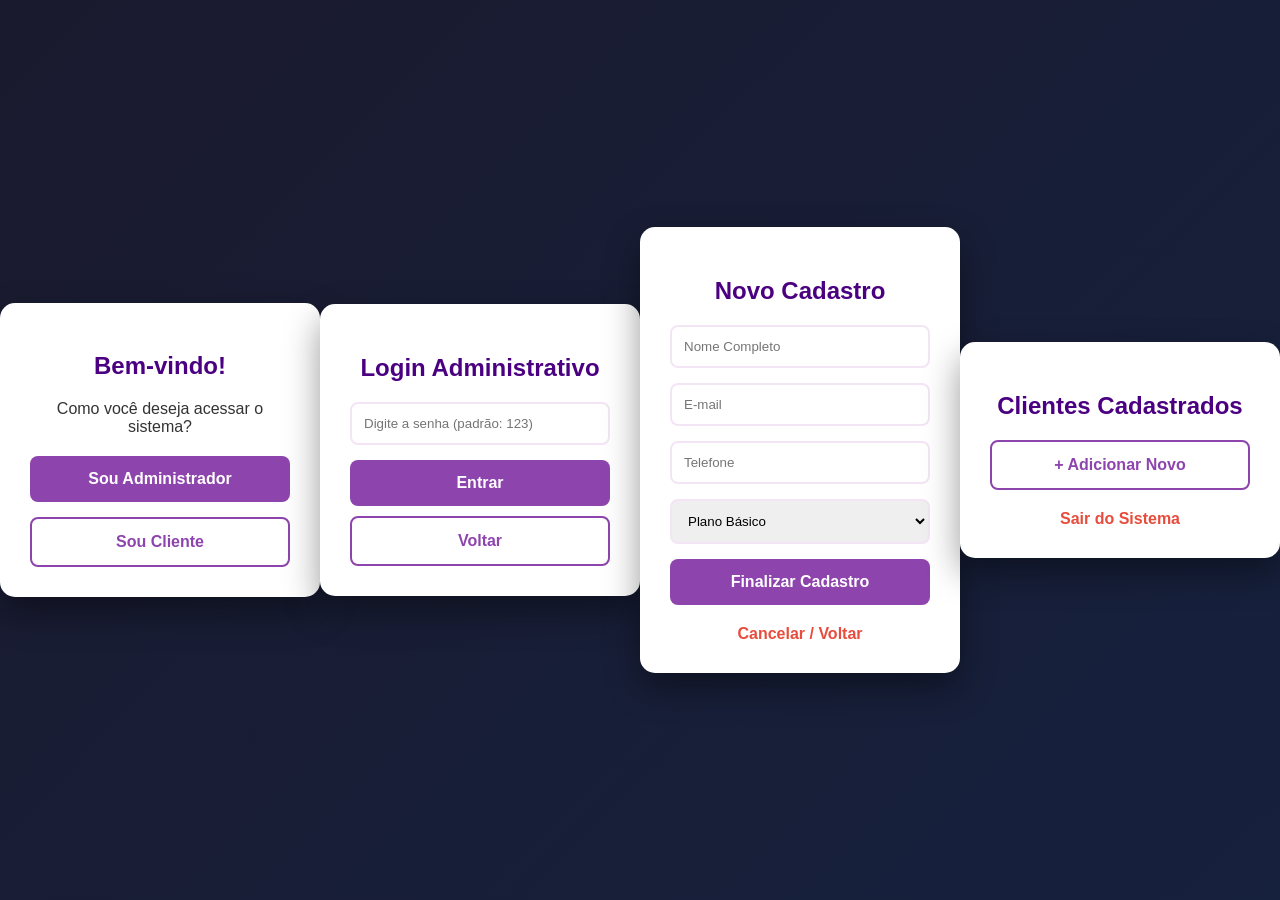
==== commit b4364364: "sla" ====
--- a/index.html
+++ b/index.html
@@ -3,7 +3,7 @@
 <head>
     <meta charset="UTF-8">
     <meta name="viewport" content="width=device-width, initial-scale=1.0">
-    <title>Sistema de Gestão Segregado</title>
+    <title>Sistema de Gestão - Início</title>
     <style>
         :root {
             --primary: #8e44ad;
@@ -29,176 +29,165 @@
             border-radius: 15px; 
             box-shadow: 0 15px 35px rgba(0,0,0,0.4); 
             width: 100%; 
-            max-width: 500px; 
-        }
-
-        /* Controle de Telas */
-        #tela-login, #tela-cadastro, #tela-admin { display: none; }
+            max-width: 450px; 
+            text-align: center;
+        }
+
+        /* Telas */
+        .tela { display: none; }
         .active { display: block !important; }
 
-        h2 { color: var(--dark); text-align: center; margin-bottom: 20px; }
+        h2 { color: var(--dark); margin-bottom: 20px; }
         
-        .input-group { margin-bottom: 15px; }
-        label { display: block; margin-bottom: 5px; font-weight: bold; color: var(--dark); }
-        
-        input, select { 
-            width: 100%; padding: 12px; border: 2px solid #f3e5f5; 
-            border-radius: 8px; outline: none; box-sizing: border-box;
+        .btn-escolha {
+            display: flex;
+            flex-direction: column;
+            gap: 15px;
+            margin-top: 20px;
         }
 
         .btn { 
             width: 100%; padding: 14px; border: none; border-radius: 8px; 
             cursor: pointer; font-size: 16px; font-weight: bold; transition: 0.3s;
-            margin-top: 10px;
+            box-sizing: border-box;
         }
 
         .btn-primary { background: var(--primary); color: white; }
-        .btn-primary:hover { background: var(--dark); }
-
-        .btn-outline { background: transparent; border: 2px solid var(--primary); color: var(--primary); margin-top: 15px; }
-
-        /* Lista Admin */
+        .btn-primary:hover { background: var(--dark); transform: scale(1.02); }
+
+        .btn-outline { background: transparent; border: 2px solid var(--primary); color: var(--primary); }
+        .btn-outline:hover { background: #f3e5f5; }
+
+        input { 
+            width: 100%; padding: 12px; border: 2px solid #f3e5f5; 
+            border-radius: 8px; outline: none; box-sizing: border-box; margin-bottom: 15px;
+        }
+
         .cliente-item { 
             background: #f9f9f9; padding: 15px; border-radius: 8px;
             margin-bottom: 10px; border-left: 5px solid var(--primary);
-            position: relative;
+            text-align: left; position: relative;
         }
 
         .btn-delete {
-            background: var(--danger);
-            color: white;
-            border: none;
-            padding: 5px 10px;
-            border-radius: 4px;
-            cursor: pointer;
-            font-size: 0.7rem;
-            float: right;
-        }
-
-        .header-painel { display: flex; justify-content: space-between; align-items: center; margin-bottom: 20px; }
-        .logout-link { color: var(--danger); cursor: pointer; font-weight: bold; font-size: 0.9rem; }
-        
-        .badge { background: var(--dark); color: white; padding: 2px 6px; border-radius: 4px; font-size: 0.7rem; }
+            background: var(--danger); color: white; border: none;
+            padding: 5px 10px; border-radius: 4px; cursor: pointer;
+            font-size: 0.7rem; float: right;
+        }
+
+        .logout-link { color: var(--danger); cursor: pointer; display: block; margin-top: 20px; font-weight: bold; }
     </style>
 </head>
 <body>
 
-    <div id="tela-login" class="container active">
-        <h2>Entrar no Sistema</h2>
-        <div class="input-group">
-            <label>Usuário</label>
-            <input type="text" id="user-input" placeholder="admin ou cliente">
+    <div id="tela-perfil" class="container active">
+        <h2>Bem-vindo!</h2>
+        <p>Como você deseja acessar o sistema?</p>
+        <div class="btn-escolha">
+            <button class="btn btn-primary" onclick="irParaLoginAdmin()">Sou Administrador</button>
+            <button class="btn btn-outline" onclick="irParaCadastroCliente()">Sou Cliente</button>
         </div>
-        <div id="campo-senha" class="input-group">
-            <label>Senha</label>
-            <input type="password" id="pass-input" placeholder="Senha para admin">
-        </div>
-        <button class="btn btn-primary" onclick="autenticar()">Acessar</button>
+    </div>
+
+    <div id="tela-login-admin" class="container">
+        <h2>Login Administrativo</h2>
+        <input type="password" id="senha-admin" placeholder="Digite a senha (padrão: 123)">
+        <button class="btn btn-primary" onclick="validarAdmin()">Entrar</button>
+        <button class="btn btn-outline" style="margin-top:10px" onclick="voltarParaPerfil()">Voltar</button>
     </div>
 
     <div id="tela-cadastro" class="container">
-        <div class="header-painel">
-            <h3>Área do Cliente</h3>
-            <span class="logout-link" onclick="sair()">Sair</span>
-        </div>
+        <h2>Novo Cadastro</h2>
         <form id="formCadastro">
-            <div class="input-group"><label>Nome</label><input type="text" id="nome" required></div>
-            <div class="input-group"><label>E-mail</label><input type="email" id="email" required></div>
-            <div class="input-group"><label>Telefone</label><input type="tel" id="telefone"></div>
-            <div class="input-group">
-                <label>Plano</label>
-                <select id="tipo">
-                    <option value="Básico">Básico</option>
-                    <option value="Premium">Premium</option>
-                    <option value="Business">Business</option>
-                </select>
-            </div>
-            <button type="submit" class="btn btn-primary">Enviar Cadastro</button>
+            <input type="text" id="nome" placeholder="Nome Completo" required>
+            <input type="email" id="email" placeholder="E-mail" required>
+            <input type="tel" id="telefone" placeholder="Telefone">
+            <select id="tipo" style="width: 100%; padding: 12px; border-radius: 8px; border: 2px solid #f3e5f5; margin-bottom: 15px;">
+                <option value="Básico">Plano Básico</option>
+                <option value="Premium">Plano Premium</option>
+                <option value="Business">Plano Business</option>
+            </select>
+            <button type="submit" class="btn btn-primary">Finalizar Cadastro</button>
         </form>
-    </div>
-
-    <div id="tela-admin" class="container" style="max-width: 600px;">
-        <div class="header-painel">
-            <h2>Painel Admin</h2>
-            <span class="logout-link" onclick="sair()">Sair</span>
-        </div>
+        <span class="logout-link" onclick="voltarParaPerfil()">Cancelar / Voltar</span>
+    </div>
+
+    <div id="tela-admin-view" class="container" style="max-width: 600px;">
+        <h2>Clientes Cadastrados</h2>
         <div id="lista-clientes"></div>
-        <button class="btn btn-outline" onclick="irParaCadastro()">+ Novo Cadastro</button>
+        <button class="btn btn-outline" onclick="irParaCadastroCliente()">+ Adicionar Novo</button>
+        <span class="logout-link" onclick="voltarParaPerfil()">Sair do Sistema</span>
     </div>
 
     <script>
-        const SENHA_ADMIN = "123";
-        let modoAtual = "";
-
-        // Troca de Telas
-        function verTela(id) {
-            document.querySelectorAll('.container').forEach(c => c.classList.remove('active'));
+        const SENHA_CORRETA = "123";
+        let modoAdmin = false;
+
+        // Navegação
+        function mostrarTela(id) {
+            document.querySelectorAll('.tela, .container').forEach(t => t.classList.remove('active'));
             document.getElementById(id).classList.add('active');
         }
 
-        // Sistema de Login
-        function autenticar() {
-            const u = document.getElementById('user-input').value.toLowerCase();
-            const p = document.getElementById('pass-input').value;
-
-            if (u === 'admin' && p === SENHA_ADMIN) {
-                modoAtual = "admin";
-                verTela('tela-admin');
+        function irParaLoginAdmin() { mostrarTela('tela-login-admin'); }
+        
+        function irParaCadastroCliente() { mostrarTela('tela-cadastro'); }
+
+        function voltarParaPerfil() { 
+            modoAdmin = false;
+            document.getElementById('senha-admin').value = "";
+            mostrarTela('tela-perfil'); 
+        }
+
+        // Lógica Admin
+        function validarAdmin() {
+            const senha = document.getElementById('senha-admin').value;
+            if (senha === SENHA_CORRETA) {
+                modoAdmin = true;
+                mostrarTela('tela-admin-view');
                 renderizarLista();
-            } else if (u === 'cliente') {
-                modoAtual = "cliente";
-                verTela('tela-cadastro');
             } else {
-                alert("Dados incorretos! (Admin precisa de senha)");
+                alert("Senha incorreta!");
             }
         }
 
-        function sair() {
-            modoAtual = "";
-            document.getElementById('user-input').value = "";
-            document.getElementById('pass-input').value = "";
-            verTela('tela-login');
-        }
-
-        function irParaCadastro() { verTela('tela-cadastro'); }
-
-        // Manipulação de Dados
+        // Lógica de Cadastro
         document.getElementById('formCadastro').addEventListener('submit', function(e) {
             e.preventDefault();
             const cliente = {
-                id: Date.now(), // ID único para deletar depois
+                id: Date.now(),
                 nome: document.getElementById('nome').value,
                 email: document.getElementById('email').value,
                 telefone: document.getElementById('telefone').value || 'Não informado',
                 plano: document.getElementById('tipo').value
             };
 
-            let banco = JSON.parse(localStorage.getItem('bancoDados')) || [];
+            let banco = JSON.parse(localStorage.getItem('dadosSistema')) || [];
             banco.push(cliente);
-            localStorage.setItem('bancoDados', JSON.stringify(banco));
-
-            alert("Cadastrado com sucesso!");
+            localStorage.setItem('dadosSistema', JSON.stringify(banco));
+
+            alert("Cadastro realizado com sucesso!");
             this.reset();
 
-            if(modoAtual === 'admin') {
-                verTela('tela-admin');
+            if(modoAdmin) {
+                mostrarTela('tela-admin-view');
                 renderizarLista();
             } else {
-                sair();
+                voltarParaPerfil();
             }
         });
 
         function renderizarLista() {
             const box = document.getElementById('lista-clientes');
-            const dados = JSON.parse(localStorage.getItem('bancoDados')) || [];
-            box.innerHTML = dados.length === 0 ? "<p>Nenhum registro encontrado.</p>" : "";
+            const dados = JSON.parse(localStorage.getItem('dadosSistema')) || [];
+            box.innerHTML = dados.length === 0 ? "<p>Nenhum cliente no banco.</p>" : "";
 
             dados.forEach(c => {
                 const div = document.createElement('div');
                 div.className = 'cliente-item';
                 div.innerHTML = `
                     <button class="btn-delete" onclick="remover(${c.id})">Apagar</button>
-                    <strong>${c.nome}</strong> <span class="badge">${c.plano}</span>
+                    <strong>${c.nome}</strong> <span style="font-size:0.7rem" class="btn-outline">${c.plano}</span>
                     <div style="font-size:0.8rem; color:#666; margin-top:5px;">
                         ${c.email} | ${c.telefone}
                     </div>
@@ -208,10 +197,10 @@
         }
 
         function remover(id) {
-            if(confirm("Deseja excluir este cliente?")) {
-                let banco = JSON.parse(localStorage.getItem('bancoDados')) || [];
+            if(confirm("Deseja mesmo excluir?")) {
+                let banco = JSON.parse(localStorage.getItem('dadosSistema')) || [];
                 banco = banco.filter(c => c.id !== id);
-                localStorage.setItem('bancoDados', JSON.stringify(banco));
+                localStorage.setItem('dadosSistema', JSON.stringify(banco));
                 renderizarLista();
             }
         }
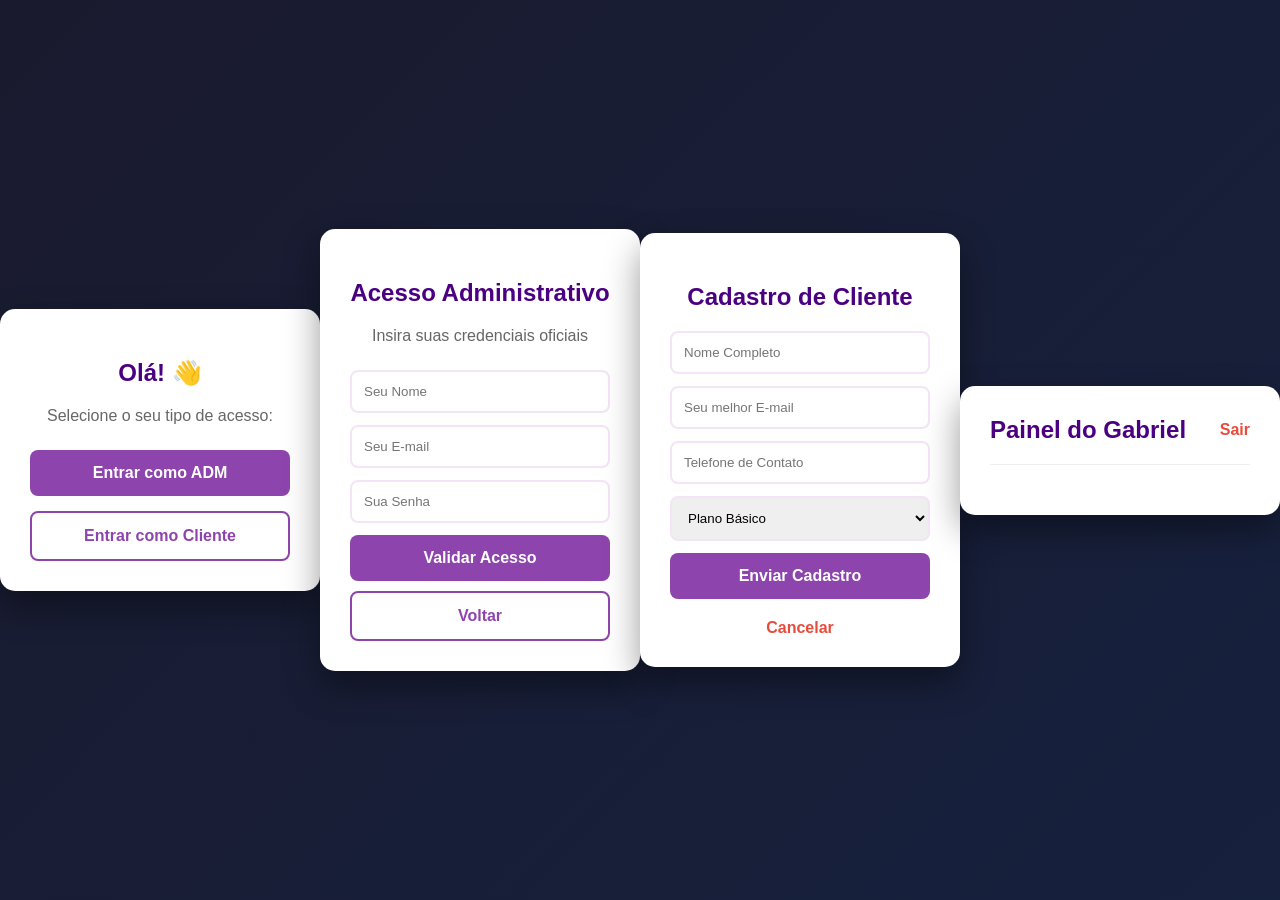
==== commit a38d2766: "sla" ====
--- a/index.html
+++ b/index.html
@@ -3,7 +3,7 @@
 <head>
     <meta charset="UTF-8">
     <meta name="viewport" content="width=device-width, initial-scale=1.0">
-    <title>Sistema de Gestão - Início</title>
+    <title>Sistema de Gestão - Gabriel</title>
     <style>
         :root {
             --primary: #8e44ad;
@@ -33,34 +33,29 @@
             text-align: center;
         }
 
-        /* Telas */
+        /* Controle de Telas */
         .tela { display: none; }
         .active { display: block !important; }
 
         h2 { color: var(--dark); margin-bottom: 20px; }
+        p { color: #666; margin-bottom: 25px; }
         
-        .btn-escolha {
-            display: flex;
-            flex-direction: column;
-            gap: 15px;
-            margin-top: 20px;
-        }
+        .btn-escolha { display: flex; flex-direction: column; gap: 15px; }
 
         .btn { 
             width: 100%; padding: 14px; border: none; border-radius: 8px; 
             cursor: pointer; font-size: 16px; font-weight: bold; transition: 0.3s;
-            box-sizing: border-box;
         }
 
         .btn-primary { background: var(--primary); color: white; }
-        .btn-primary:hover { background: var(--dark); transform: scale(1.02); }
+        .btn-primary:hover { background: var(--dark); transform: translateY(-2px); }
 
         .btn-outline { background: transparent; border: 2px solid var(--primary); color: var(--primary); }
         .btn-outline:hover { background: #f3e5f5; }
 
-        input { 
+        input, select { 
             width: 100%; padding: 12px; border: 2px solid #f3e5f5; 
-            border-radius: 8px; outline: none; box-sizing: border-box; margin-bottom: 15px;
+            border-radius: 8px; outline: none; box-sizing: border-box; margin-bottom: 12px;
         }
 
         .cliente-item { 
@@ -81,77 +76,82 @@
 <body>
 
     <div id="tela-perfil" class="container active">
-        <h2>Bem-vindo!</h2>
-        <p>Como você deseja acessar o sistema?</p>
+        <h2>Olá! 👋</h2>
+        <p>Selecione o seu tipo de acesso:</p>
         <div class="btn-escolha">
-            <button class="btn btn-primary" onclick="irParaLoginAdmin()">Sou Administrador</button>
-            <button class="btn btn-outline" onclick="irParaCadastroCliente()">Sou Cliente</button>
+            <button class="btn btn-primary" onclick="mostrarTela('tela-login-admin')">Entrar como ADM</button>
+            <button class="btn btn-outline" onclick="mostrarTela('tela-cadastro')">Entrar como Cliente</button>
         </div>
     </div>
 
     <div id="tela-login-admin" class="container">
-        <h2>Login Administrativo</h2>
-        <input type="password" id="senha-admin" placeholder="Digite a senha (padrão: 123)">
-        <button class="btn btn-primary" onclick="validarAdmin()">Entrar</button>
-        <button class="btn btn-outline" style="margin-top:10px" onclick="voltarParaPerfil()">Voltar</button>
+        <h2>Acesso Administrativo</h2>
+        <p>Insira suas credenciais oficiais</p>
+        <input type="text" id="login-nome" placeholder="Seu Nome">
+        <input type="email" id="login-email" placeholder="Seu E-mail">
+        <input type="password" id="login-senha" placeholder="Sua Senha">
+        <button class="btn btn-primary" onclick="validarGabriel()">Validar Acesso</button>
+        <button class="btn btn-outline" style="margin-top:10px" onclick="voltar()">Voltar</button>
     </div>
 
     <div id="tela-cadastro" class="container">
-        <h2>Novo Cadastro</h2>
+        <h2>Cadastro de Cliente</h2>
         <form id="formCadastro">
             <input type="text" id="nome" placeholder="Nome Completo" required>
-            <input type="email" id="email" placeholder="E-mail" required>
-            <input type="tel" id="telefone" placeholder="Telefone">
-            <select id="tipo" style="width: 100%; padding: 12px; border-radius: 8px; border: 2px solid #f3e5f5; margin-bottom: 15px;">
+            <input type="email" id="email" placeholder="Seu melhor E-mail" required>
+            <input type="tel" id="telefone" placeholder="Telefone de Contato">
+            <select id="tipo">
                 <option value="Básico">Plano Básico</option>
                 <option value="Premium">Plano Premium</option>
                 <option value="Business">Plano Business</option>
             </select>
-            <button type="submit" class="btn btn-primary">Finalizar Cadastro</button>
+            <button type="submit" class="btn btn-primary">Enviar Cadastro</button>
         </form>
-        <span class="logout-link" onclick="voltarParaPerfil()">Cancelar / Voltar</span>
+        <span class="logout-link" onclick="voltar()">Cancelar</span>
     </div>
 
     <div id="tela-admin-view" class="container" style="max-width: 600px;">
-        <h2>Clientes Cadastrados</h2>
+        <div style="display:flex; justify-content: space-between; align-items: center;">
+            <h2 style="margin:0">Painel do Gabriel</h2>
+            <span class="logout-link" style="margin:0" onclick="voltar()">Sair</span>
+        </div>
+        <hr style="margin: 20px 0; border: 0; border-top: 1px solid #eee;">
         <div id="lista-clientes"></div>
-        <button class="btn btn-outline" onclick="irParaCadastroCliente()">+ Adicionar Novo</button>
-        <span class="logout-link" onclick="voltarParaPerfil()">Sair do Sistema</span>
     </div>
 
     <script>
-        const SENHA_CORRETA = "123";
-        let modoAdmin = false;
-
-        // Navegação
+        // CREDENCIAIS DO GABRIEL
+        const ADM_NOME = "gabriel";
+        const ADM_EMAIL = "gabriel.souza.lima12@escola.pr.gov.br";
+        const ADM_SENHA = "87791090a";
+
         function mostrarTela(id) {
-            document.querySelectorAll('.tela, .container').forEach(t => t.classList.remove('active'));
+            document.querySelectorAll('.container').forEach(t => t.classList.remove('active'));
             document.getElementById(id).classList.add('active');
         }
 
-        function irParaLoginAdmin() { mostrarTela('tela-login-admin'); }
-        
-        function irParaCadastroCliente() { mostrarTela('tela-cadastro'); }
-
-        function voltarParaPerfil() { 
-            modoAdmin = false;
-            document.getElementById('senha-admin').value = "";
-            mostrarTela('tela-perfil'); 
-        }
-
-        // Lógica Admin
-        function validarAdmin() {
-            const senha = document.getElementById('senha-admin').value;
-            if (senha === SENHA_CORRETA) {
-                modoAdmin = true;
+        function voltar() {
+            document.getElementById('login-nome').value = "";
+            document.getElementById('login-email').value = "";
+            document.getElementById('login-senha').value = "";
+            mostrarTela('tela-perfil');
+        }
+
+        // Validação de segurança para o Gabriel
+        function validarGabriel() {
+            const n = document.getElementById('login-nome').value.toLowerCase().trim();
+            const e = document.getElementById('login-email').value.toLowerCase().trim();
+            const s = document.getElementById('login-senha').value;
+
+            if (n === ADM_NOME && e === ADM_EMAIL && s === ADM_SENHA) {
                 mostrarTela('tela-admin-view');
                 renderizarLista();
             } else {
-                alert("Senha incorreta!");
+                alert("Acesso Negado! Apenas o Gabriel Souza Lima tem acesso a estes dados.");
             }
         }
 
-        // Lógica de Cadastro
+        // Lógica de Salvamento
         document.getElementById('formCadastro').addEventListener('submit', function(e) {
             e.preventDefault();
             const cliente = {
@@ -162,34 +162,30 @@
                 plano: document.getElementById('tipo').value
             };
 
-            let banco = JSON.parse(localStorage.getItem('dadosSistema')) || [];
+            let banco = JSON.parse(localStorage.getItem('bancoGabriel')) || [];
             banco.push(cliente);
-            localStorage.setItem('dadosSistema', JSON.stringify(banco));
-
-            alert("Cadastro realizado com sucesso!");
+            localStorage.setItem('bancoGabriel', JSON.stringify(banco));
+
+            alert("Obrigado pelo cadastro! Seus dados foram enviados.");
             this.reset();
-
-            if(modoAdmin) {
-                mostrarTela('tela-admin-view');
-                renderizarLista();
-            } else {
-                voltarParaPerfil();
-            }
+            voltar();
         });
 
         function renderizarLista() {
             const box = document.getElementById('lista-clientes');
-            const dados = JSON.parse(localStorage.getItem('dadosSistema')) || [];
-            box.innerHTML = dados.length === 0 ? "<p>Nenhum cliente no banco.</p>" : "";
+            const dados = JSON.parse(localStorage.getItem('bancoGabriel')) || [];
+            box.innerHTML = dados.length === 0 ? "<p>Ninguém se cadastrou ainda.</p>" : "";
 
             dados.forEach(c => {
                 const div = document.createElement('div');
                 div.className = 'cliente-item';
                 div.innerHTML = `
-                    <button class="btn-delete" onclick="remover(${c.id})">Apagar</button>
-                    <strong>${c.nome}</strong> <span style="font-size:0.7rem" class="btn-outline">${c.plano}</span>
-                    <div style="font-size:0.8rem; color:#666; margin-top:5px;">
-                        ${c.email} | ${c.telefone}
+                    <button class="btn-delete" onclick="remover(${c.id})">Remover</button>
+                    <strong>👤 ${c.nome}</strong> 
+                    <div style="font-size:0.85rem; color:#555; margin-top:8px;">
+                        📧 ${c.email}<br>
+                        📞 ${c.telefone}<br>
+                        💎 Plano: ${c.plano}
                     </div>
                 `;
                 box.appendChild(div);
@@ -197,10 +193,10 @@
         }
 
         function remover(id) {
-            if(confirm("Deseja mesmo excluir?")) {
-                let banco = JSON.parse(localStorage.getItem('dadosSistema')) || [];
+            if(confirm("Gabriel, deseja apagar este cliente da lista?")) {
+                let banco = JSON.parse(localStorage.getItem('bancoGabriel')) || [];
                 banco = banco.filter(c => c.id !== id);
-                localStorage.setItem('dadosSistema', JSON.stringify(banco));
+                localStorage.setItem('bancoGabriel', JSON.stringify(banco));
                 renderizarLista();
             }
         }
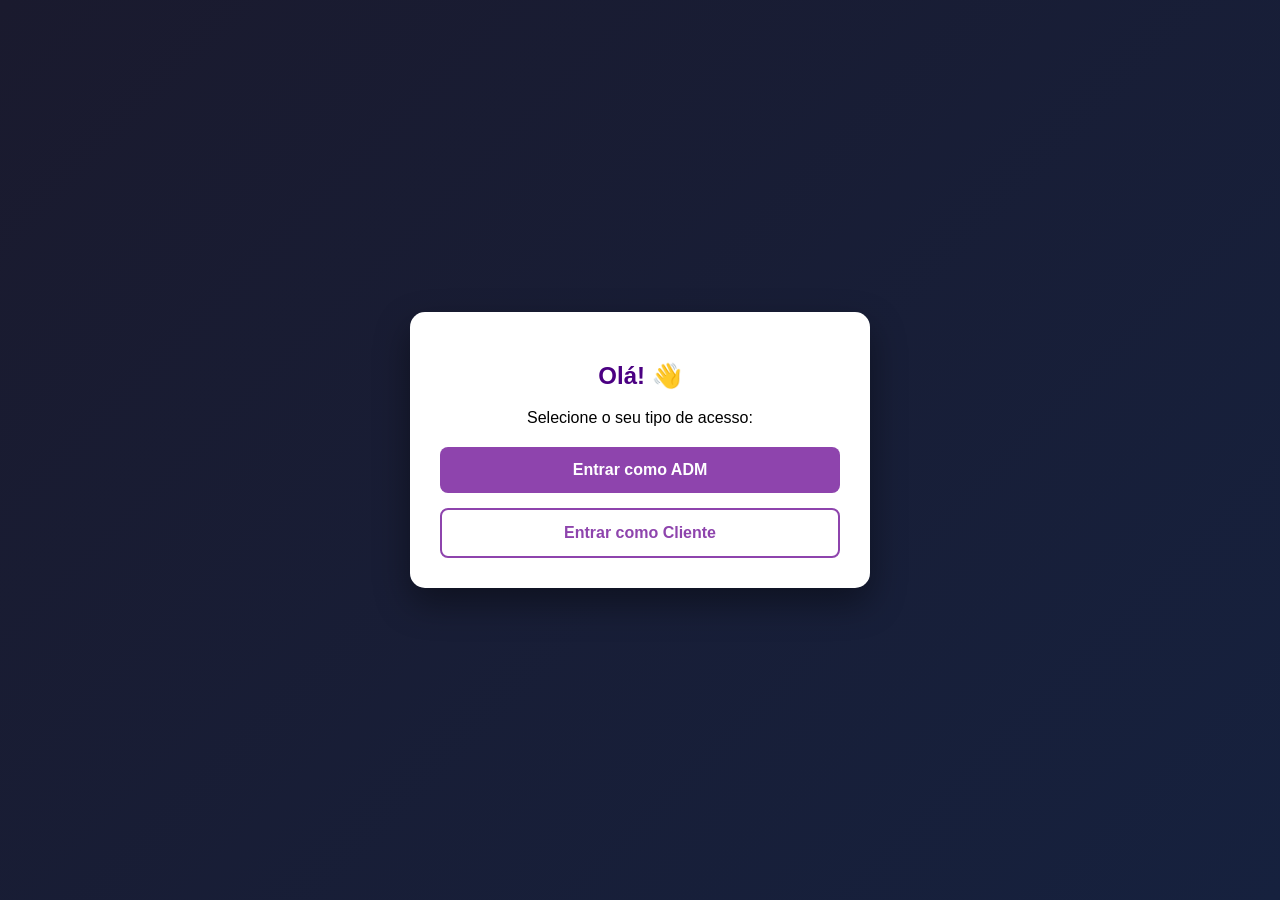
==== commit 46d276b1: "sla" ====
--- a/index.html
+++ b/index.html
@@ -5,201 +5,37 @@
     <meta name="viewport" content="width=device-width, initial-scale=1.0">
     <title>Sistema de Gestão - Gabriel</title>
     <style>
-        :root {
-            --primary: #8e44ad;
-            --dark: #4b0082;
-            --bg: #1a1a2e;
-            --danger: #e74c3c;
-        }
-
+        :root { --primary: #8e44ad; --dark: #4b0082; --bg: #1a1a2e; }
         body { 
             font-family: 'Segoe UI', sans-serif; 
             background: linear-gradient(135deg, var(--bg) 0%, #16213e 100%); 
-            display: flex; 
-            justify-content: center; 
-            align-items: center;
-            min-height: 100vh;
-            margin: 0;
-            color: #333;
+            display: flex; justify-content: center; align-items: center;
+            min-height: 100vh; margin: 0;
         }
-
         .container { 
-            background: white; 
-            padding: 30px; 
-            border-radius: 15px; 
-            box-shadow: 0 15px 35px rgba(0,0,0,0.4); 
-            width: 100%; 
-            max-width: 450px; 
-            text-align: center;
+            background: white; padding: 30px; border-radius: 15px; 
+            box-shadow: 0 15px 35px rgba(0,0,0,0.4); width: 100%; max-width: 400px; text-align: center;
         }
-
-        /* Controle de Telas */
-        .tela { display: none; }
-        .active { display: block !important; }
-
-        h2 { color: var(--dark); margin-bottom: 20px; }
-        p { color: #666; margin-bottom: 25px; }
-        
-        .btn-escolha { display: flex; flex-direction: column; gap: 15px; }
-
+        h2 { color: var(--dark); }
+        .btn-escolha { display: flex; flex-direction: column; gap: 15px; margin-top: 20px; }
         .btn { 
             width: 100%; padding: 14px; border: none; border-radius: 8px; 
-            cursor: pointer; font-size: 16px; font-weight: bold; transition: 0.3s;
+            cursor: pointer; font-size: 16px; font-weight: bold; text-decoration: none; transition: 0.3s;
+            display: inline-block; box-sizing: border-box;
         }
-
         .btn-primary { background: var(--primary); color: white; }
-        .btn-primary:hover { background: var(--dark); transform: translateY(-2px); }
-
         .btn-outline { background: transparent; border: 2px solid var(--primary); color: var(--primary); }
-        .btn-outline:hover { background: #f3e5f5; }
-
-        input, select { 
-            width: 100%; padding: 12px; border: 2px solid #f3e5f5; 
-            border-radius: 8px; outline: none; box-sizing: border-box; margin-bottom: 12px;
-        }
-
-        .cliente-item { 
-            background: #f9f9f9; padding: 15px; border-radius: 8px;
-            margin-bottom: 10px; border-left: 5px solid var(--primary);
-            text-align: left; position: relative;
-        }
-
-        .btn-delete {
-            background: var(--danger); color: white; border: none;
-            padding: 5px 10px; border-radius: 4px; cursor: pointer;
-            font-size: 0.7rem; float: right;
-        }
-
-        .logout-link { color: var(--danger); cursor: pointer; display: block; margin-top: 20px; font-weight: bold; }
+        .btn:hover { opacity: 0.9; transform: translateY(-2px); }
     </style>
 </head>
 <body>
-
-    <div id="tela-perfil" class="container active">
+    <div class="container">
         <h2>Olá! 👋</h2>
         <p>Selecione o seu tipo de acesso:</p>
         <div class="btn-escolha">
-            <button class="btn btn-primary" onclick="mostrarTela('tela-login-admin')">Entrar como ADM</button>
-            <button class="btn btn-outline" onclick="mostrarTela('tela-cadastro')">Entrar como Cliente</button>
+            <a href="acesso_administrativo.html" class="btn btn-primary">Entrar como ADM</a>
+            <a href="cadastro_cliente.html" class="btn btn-outline">Entrar como Cliente</a>
         </div>
     </div>
-
-    <div id="tela-login-admin" class="container">
-        <h2>Acesso Administrativo</h2>
-        <p>Insira suas credenciais oficiais</p>
-        <input type="text" id="login-nome" placeholder="Seu Nome">
-        <input type="email" id="login-email" placeholder="Seu E-mail">
-        <input type="password" id="login-senha" placeholder="Sua Senha">
-        <button class="btn btn-primary" onclick="validarGabriel()">Validar Acesso</button>
-        <button class="btn btn-outline" style="margin-top:10px" onclick="voltar()">Voltar</button>
-    </div>
-
-    <div id="tela-cadastro" class="container">
-        <h2>Cadastro de Cliente</h2>
-        <form id="formCadastro">
-            <input type="text" id="nome" placeholder="Nome Completo" required>
-            <input type="email" id="email" placeholder="Seu melhor E-mail" required>
-            <input type="tel" id="telefone" placeholder="Telefone de Contato">
-            <select id="tipo">
-                <option value="Básico">Plano Básico</option>
-                <option value="Premium">Plano Premium</option>
-                <option value="Business">Plano Business</option>
-            </select>
-            <button type="submit" class="btn btn-primary">Enviar Cadastro</button>
-        </form>
-        <span class="logout-link" onclick="voltar()">Cancelar</span>
-    </div>
-
-    <div id="tela-admin-view" class="container" style="max-width: 600px;">
-        <div style="display:flex; justify-content: space-between; align-items: center;">
-            <h2 style="margin:0">Painel do Gabriel</h2>
-            <span class="logout-link" style="margin:0" onclick="voltar()">Sair</span>
-        </div>
-        <hr style="margin: 20px 0; border: 0; border-top: 1px solid #eee;">
-        <div id="lista-clientes"></div>
-    </div>
-
-    <script>
-        // CREDENCIAIS DO GABRIEL
-        const ADM_NOME = "gabriel";
-        const ADM_EMAIL = "gabriel.souza.lima12@escola.pr.gov.br";
-        const ADM_SENHA = "87791090a";
-
-        function mostrarTela(id) {
-            document.querySelectorAll('.container').forEach(t => t.classList.remove('active'));
-            document.getElementById(id).classList.add('active');
-        }
-
-        function voltar() {
-            document.getElementById('login-nome').value = "";
-            document.getElementById('login-email').value = "";
-            document.getElementById('login-senha').value = "";
-            mostrarTela('tela-perfil');
-        }
-
-        // Validação de segurança para o Gabriel
-        function validarGabriel() {
-            const n = document.getElementById('login-nome').value.toLowerCase().trim();
-            const e = document.getElementById('login-email').value.toLowerCase().trim();
-            const s = document.getElementById('login-senha').value;
-
-            if (n === ADM_NOME && e === ADM_EMAIL && s === ADM_SENHA) {
-                mostrarTela('tela-admin-view');
-                renderizarLista();
-            } else {
-                alert("Acesso Negado! Apenas o Gabriel Souza Lima tem acesso a estes dados.");
-            }
-        }
-
-        // Lógica de Salvamento
-        document.getElementById('formCadastro').addEventListener('submit', function(e) {
-            e.preventDefault();
-            const cliente = {
-                id: Date.now(),
-                nome: document.getElementById('nome').value,
-                email: document.getElementById('email').value,
-                telefone: document.getElementById('telefone').value || 'Não informado',
-                plano: document.getElementById('tipo').value
-            };
-
-            let banco = JSON.parse(localStorage.getItem('bancoGabriel')) || [];
-            banco.push(cliente);
-            localStorage.setItem('bancoGabriel', JSON.stringify(banco));
-
-            alert("Obrigado pelo cadastro! Seus dados foram enviados.");
-            this.reset();
-            voltar();
-        });
-
-        function renderizarLista() {
-            const box = document.getElementById('lista-clientes');
-            const dados = JSON.parse(localStorage.getItem('bancoGabriel')) || [];
-            box.innerHTML = dados.length === 0 ? "<p>Ninguém se cadastrou ainda.</p>" : "";
-
-            dados.forEach(c => {
-                const div = document.createElement('div');
-                div.className = 'cliente-item';
-                div.innerHTML = `
-                    <button class="btn-delete" onclick="remover(${c.id})">Remover</button>
-                    <strong>👤 ${c.nome}</strong> 
-                    <div style="font-size:0.85rem; color:#555; margin-top:8px;">
-                        📧 ${c.email}<br>
-                        📞 ${c.telefone}<br>
-                        💎 Plano: ${c.plano}
-                    </div>
-                `;
-                box.appendChild(div);
-            });
-        }
-
-        function remover(id) {
-            if(confirm("Gabriel, deseja apagar este cliente da lista?")) {
-                let banco = JSON.parse(localStorage.getItem('bancoGabriel')) || [];
-                banco = banco.filter(c => c.id !== id);
-                localStorage.setItem('bancoGabriel', JSON.stringify(banco));
-                renderizarLista();
-            }
-        }
-    </script>
 </body>
 </html>
